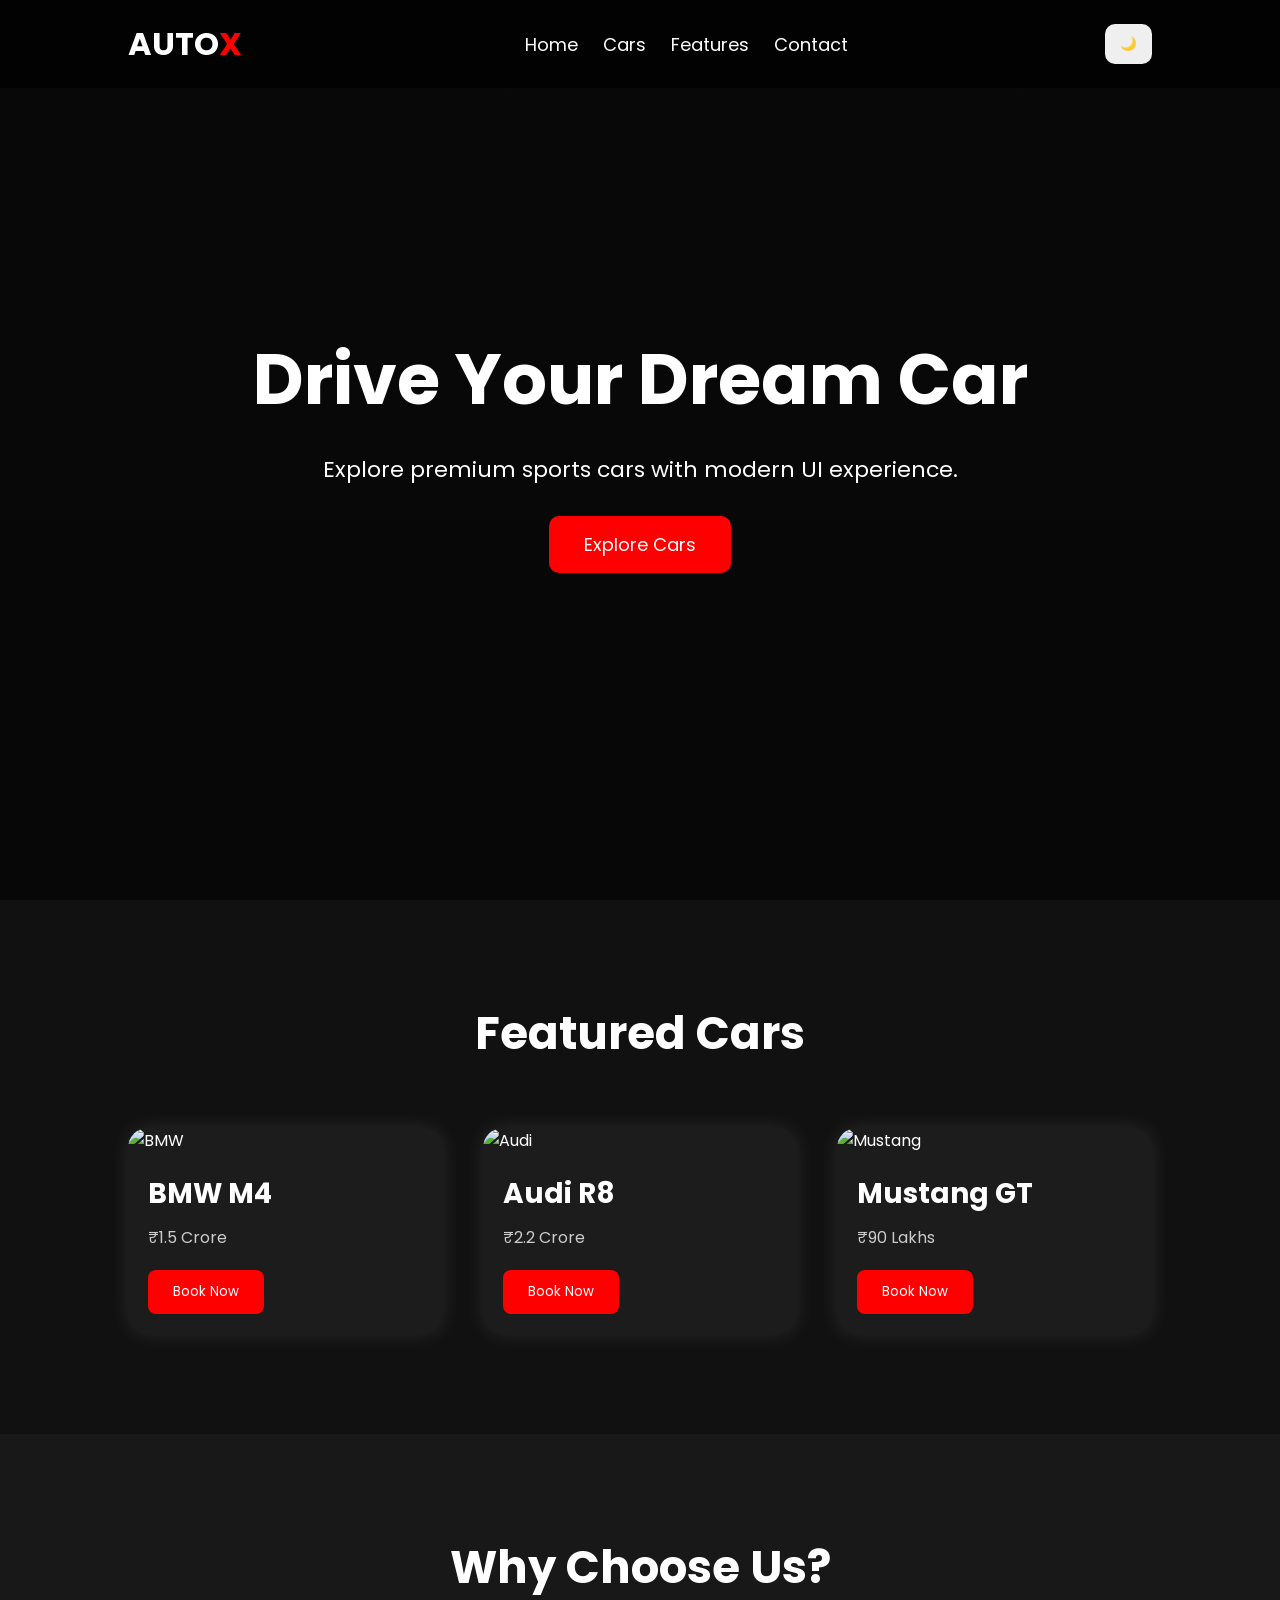
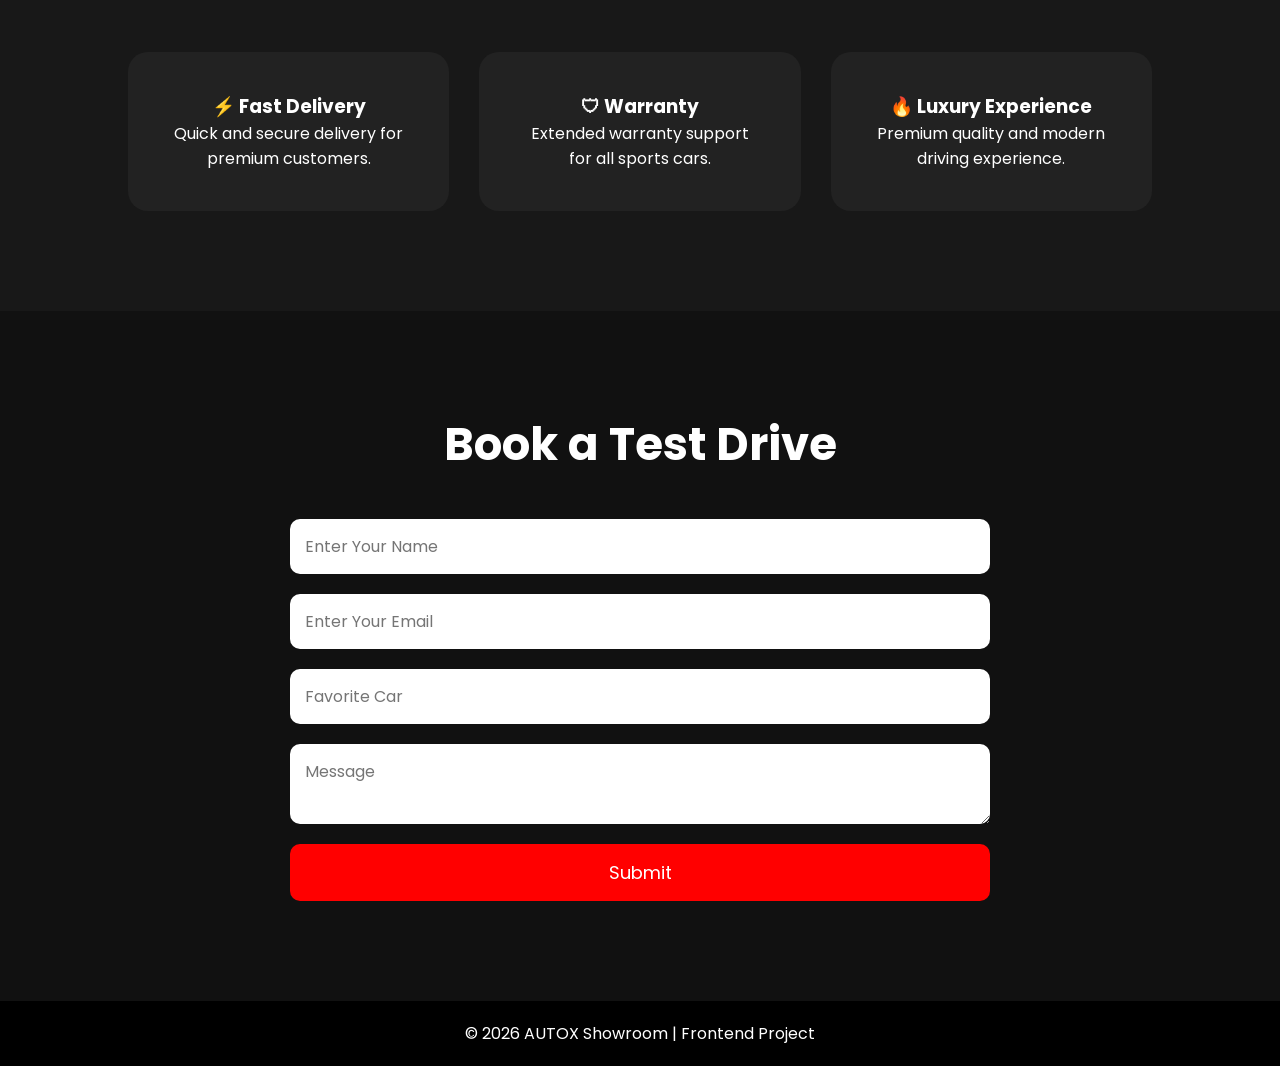
==== index.html @ ad08a707 "Add files via upload" ====
<!DOCTYPE html>
<html lang="en">
<head>
    <meta charset="UTF-8">
    <meta name="viewport" content="width=device-width, initial-scale=1.0">
    <title>Virtual Car Showroom</title>

    <link rel="stylesheet" href="style.css">

    <link rel="preconnect" href="https://fonts.googleapis.com">
    <link rel="preconnect" href="https://fonts.gstatic.com" crossorigin>
    <link href="https://fonts.googleapis.com/css2?family=Poppins:wght@300;400;500;600;700&display=swap" rel="stylesheet">
</head>
<body>

    <!-- Navbar -->
    <header>
        <nav>
            <div class="logo">AUTO<span>X</span></div>

            <ul>
                <li><a href="#home">Home</a></li>
                <li><a href="#cars">Cars</a></li>
                <li><a href="#features">Features</a></li>
                <li><a href="#contact">Contact</a></li>
            </ul>

            <button id="darkBtn">🌙</button>
        </nav>
    </header>


    <!-- Hero Section -->
    <section class="hero" id="home">

        <div class="hero-text">
            <h1>Drive Your Dream Car</h1>
            <p>
                Explore premium sports cars with modern UI experience.
            </p>

            <button class="hero-btn">Explore Cars</button>
        </div>

    </section>


    <!-- Cars Section -->
    <section class="cars" id="cars">

        <h2>Featured Cars</h2>

        <div class="car-container">

            <!-- Card 1 -->
            <div class="car-card">
                <img src="https://images.unsplash.com/photo-1555215695-3004980ad54e?q=80&w=1200&auto=format&fit=crop" alt="BMW">

                <h3>BMW M4</h3>
                <p>₹1.5 Crore</p>

                <button onclick="showMessage()">Book Now</button>
            </div>


            <!-- Card 2 -->
            <div class="car-card">
                <img src="https://images.unsplash.com/photo-1503376780353-7e6692767b70?q=80&w=1200&auto=format&fit=crop" alt="Audi">

                <h3>Audi R8</h3>
                <p>₹2.2 Crore</p>

                <button onclick="showMessage()">Book Now</button>
            </div>


            <!-- Card 3 -->
            <div class="car-card">
                <img src="https://images.unsplash.com/photo-1492144534655-ae79c964c9d7?q=80&w=1200&auto=format&fit=crop" alt="Mustang">

                <h3>Mustang GT</h3>
                <p>₹90 Lakhs</p>

                <button onclick="showMessage()">Book Now</button>
            </div>

        </div>
    </section>


    <!-- Features Section -->
    <section class="features" id="features">

        <h2>Why Choose Us?</h2>

        <div class="feature-box">
            <div class="feature-card">
                <h3>⚡ Fast Delivery</h3>
                <p>Quick and secure delivery for premium customers.</p>
            </div>

            <div class="feature-card">
                <h3>🛡 Warranty</h3>
                <p>Extended warranty support for all sports cars.</p>
            </div>

            <div class="feature-card">
                <h3>🔥 Luxury Experience</h3>
                <p>Premium quality and modern driving experience.</p>
            </div>
        </div>

    </section>


    <!-- Contact Section -->
    <section class="contact" id="contact">

        <h2>Book a Test Drive</h2>

        <form>
            <input type="text" placeholder="Enter Your Name" required>

            <input type="email" placeholder="Enter Your Email" required>

            <input type="text" placeholder="Favorite Car" required>

            <textarea placeholder="Message"></textarea>

            <button type="submit">Submit</button>
        </form>

    </section>


    <!-- Footer -->
    <footer>
        <p>© 2026 AUTOX Showroom | Frontend Project</p>
    </footer>


    <script src="script.js"></script>
    

</body>
</html>
---- style.css ----
*{
    margin: 0;
    padding: 0;
    box-sizing: border-box;
    font-family: 'Poppins', sans-serif;
}

body{
    background: #111;
    color: white;
    transition: 0.5s;
}

header{
    width: 100%;
    position: fixed;
    top: 0;
    z-index: 1000;
    background: rgba(0,0,0,0.7);
    backdrop-filter: blur(10px);
}

nav{
    display: flex;
    justify-content: space-between;
    align-items: center;
    padding: 20px 10%;
}

.logo{
    font-size: 32px;
    font-weight: bold;
}

.logo span{
    color: red;
}

nav ul{
    display: flex;
    list-style: none;
}

nav ul li{
    margin-left: 25px;
}

nav ul li a{
    text-decoration: none;
    color: white;
    font-size: 18px;
    transition: 0.3s;
}

nav ul li a:hover{
    color: red;
}

#darkBtn{
    padding: 10px 15px;
    border: none;
    border-radius: 10px;
    cursor: pointer;
}

.hero{
    height: 100vh;
    background: linear-gradient(rgba(0,0,0,0.5), rgba(0,0,0,0.6)),
    url('https://images.unsplash.com/photo-1494905998402-395d579af36f?q=80&w=1400&auto=format&fit=crop');

    background-size: cover;
    background-position: center;

    display: flex;
    justify-content: center;
    align-items: center;
    text-align: center;
    padding: 20px;
}

.hero-text h1{
    font-size: 70px;
    margin-bottom: 20px;
}

.hero-text p{
    font-size: 22px;
    margin-bottom: 30px;
}

.hero-btn{
    padding: 15px 35px;
    border: none;
    background: red;
    color: white;
    font-size: 18px;
    border-radius: 10px;
    cursor: pointer;
    transition: 0.3s;
}

.hero-btn:hover{
    transform: scale(1.1);
}

.cars{
    padding: 100px 10%;
}

.cars h2{
    text-align: center;
    margin-bottom: 60px;
    font-size: 45px;
}

.car-container{
    display: grid;
    grid-template-columns: repeat(auto-fit, minmax(300px, 1fr));
    gap: 40px;
}

.car-card{
    background: #1c1c1c;
    border-radius: 20px;
    overflow: hidden;
    transition: 0.4s;
    box-shadow: 0 0 20px rgba(255,255,255,0.1);
}

.car-card:hover{
    transform: translateY(-10px);
    box-shadow: 0 0 25px red;
}

.car-card img{
    width: 100%;
    height: 250px;
    object-fit: cover;
}

.car-card h3{
    padding: 20px 20px 10px;
    font-size: 28px;
}

.car-card p{
    padding: 0 20px 20px;
    color: #ccc;
}

.car-card button{
    margin: 0 20px 20px;
    padding: 12px 25px;
    border: none;
    background: red;
    color: white;
    border-radius: 8px;
    cursor: pointer;
}

.features{
    padding: 100px 10%;
    background: #181818;
}

.features h2{
    text-align: center;
    margin-bottom: 50px;
    font-size: 45px;
}

.feature-box{
    display: grid;
    grid-template-columns: repeat(auto-fit, minmax(250px, 1fr));
    gap: 30px;
}

.feature-card{
    background: #222;
    padding: 40px;
    border-radius: 20px;
    text-align: center;
    transition: 0.3s;
}

.feature-card:hover{
    transform: scale(1.05);
}

.contact{
    padding: 100px 10%;
}

.contact h2{
    text-align: center;
    margin-bottom: 40px;
    font-size: 45px;
}

form{
    max-width: 700px;
    margin: auto;
    display: flex;
    flex-direction: column;
}

form input,
form textarea{
    margin-bottom: 20px;
    padding: 15px;
    border: none;
    border-radius: 10px;
    font-size: 16px;
}

form button{
    padding: 15px;
    border: none;
    background: red;
    color: white;
    border-radius: 10px;
    cursor: pointer;
    font-size: 18px;
}

footer{
    background: black;
    text-align: center;
    padding: 20px;
}

.light-mode{
    background: white;
    color: black;
}

.light-mode .car-card,
.light-mode .feature-card,
.light-mode .features{
    background: #eee;
    color: black;
}

.light-mode nav ul li a{
    color: white;
}

@media(max-width: 768px){

    .hero-text h1{
        font-size: 45px;
    }

    nav{
        flex-direction: column;
    }

    nav ul{
        margin-top: 20px;
    }

}
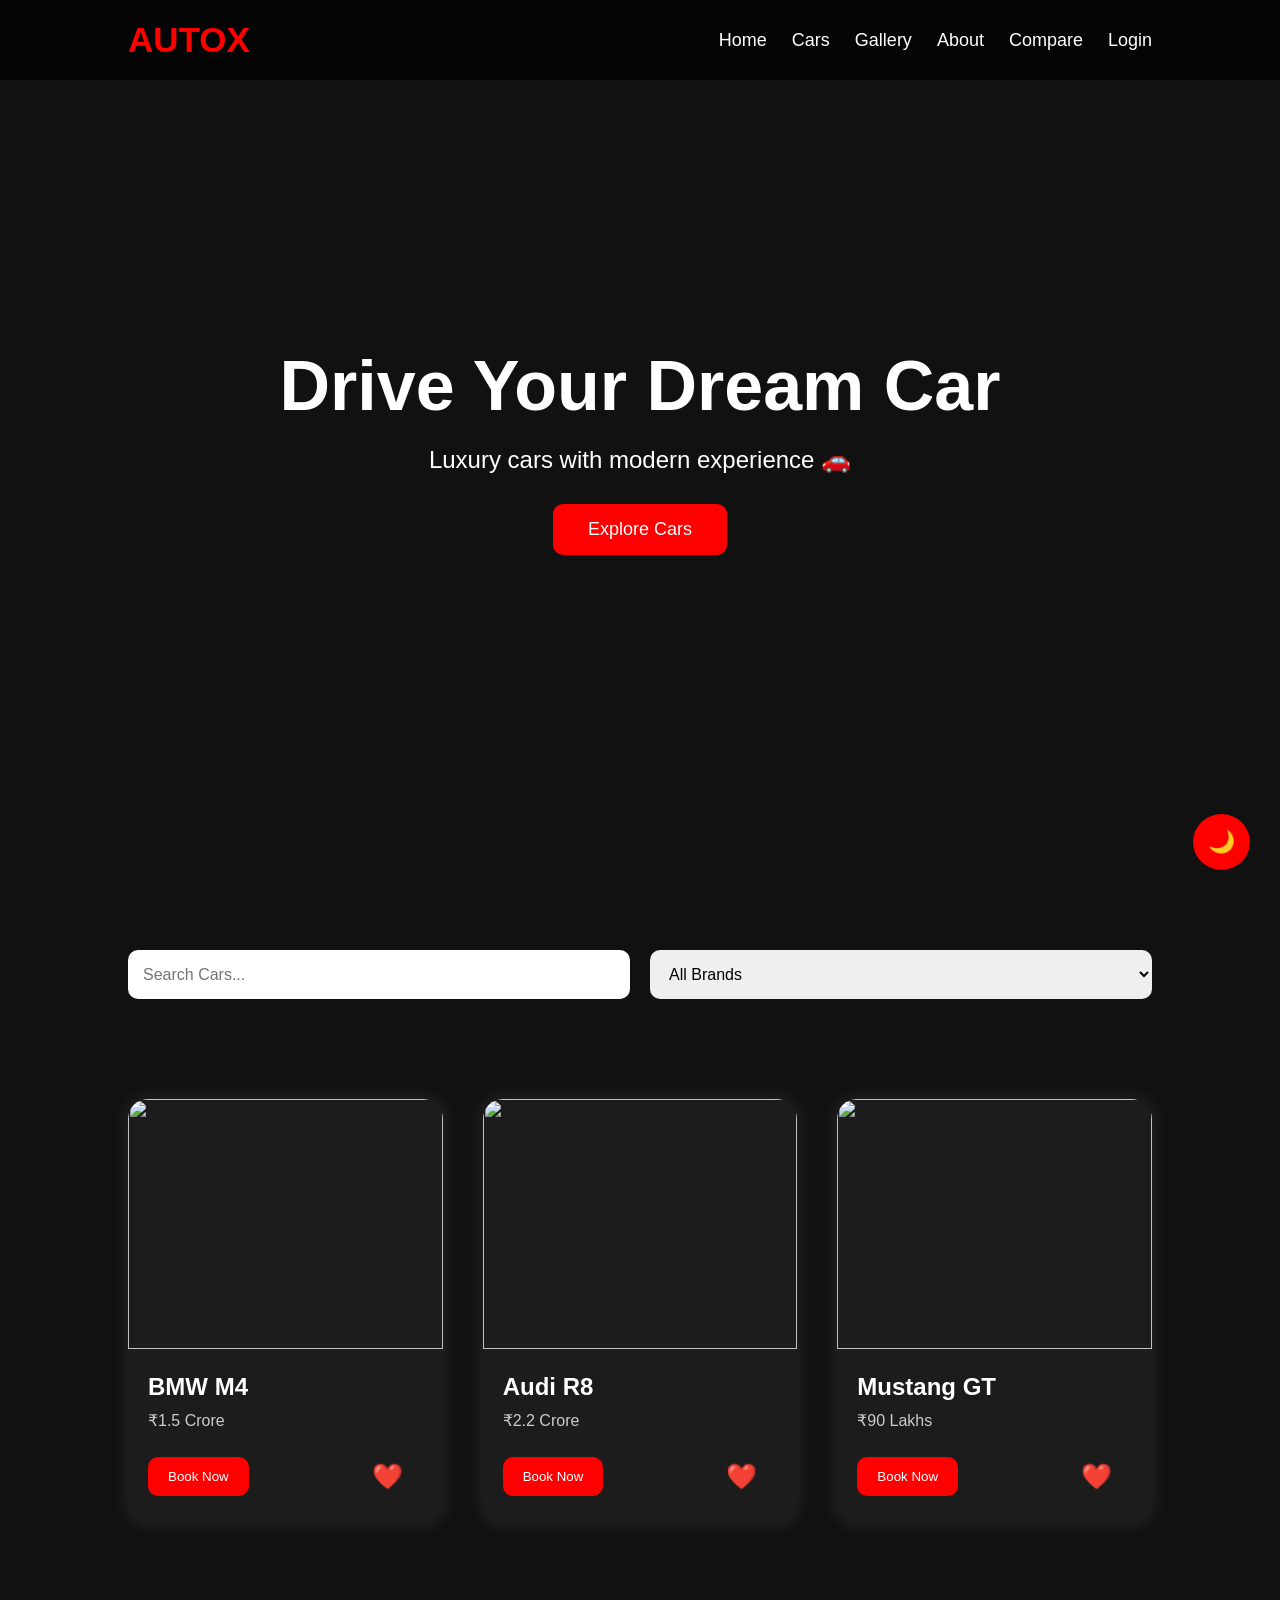
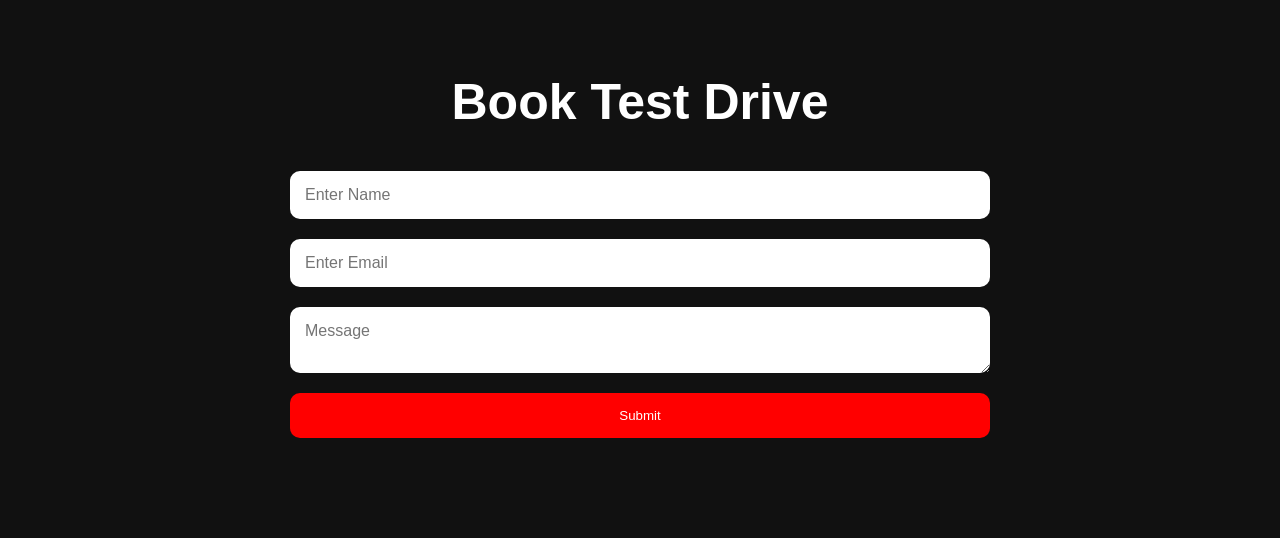
==== commit 7179a284: "Add files via upload" ====
--- a/index.html
+++ b/index.html
@@ -1,146 +1,211 @@
+<!-- index.html -->
+
 <!DOCTYPE html>
 <html lang="en">
+
 <head>
     <meta charset="UTF-8">
     <meta name="viewport" content="width=device-width, initial-scale=1.0">
     <title>Virtual Car Showroom</title>
 
     <link rel="stylesheet" href="style.css">
-
-    <link rel="preconnect" href="https://fonts.googleapis.com">
-    <link rel="preconnect" href="https://fonts.gstatic.com" crossorigin>
-    <link href="https://fonts.googleapis.com/css2?family=Poppins:wght@300;400;500;600;700&display=swap" rel="stylesheet">
 </head>
+
 <body>
 
     <!-- Navbar -->
+
     <header>
+
         <nav>
-            <div class="logo">AUTO<span>X</span></div>
+
+            <div class="logo">
+                AUTOX
+            </div>
 
             <ul>
-                <li><a href="#home">Home</a></li>
-                <li><a href="#cars">Cars</a></li>
-                <li><a href="#features">Features</a></li>
-                <li><a href="#contact">Contact</a></li>
+
+                <ul>
+
+                    <li><a href="index.html">Home</a></li>
+                
+                    <li><a href="#cars">Cars</a></li>
+                
+                    <li><a href="gallery.html">Gallery</a></li>
+                
+                    <li><a href="about.html">About</a></li>
+                
+                    <li><a href="compare.html">Compare</a></li>
+                
+                    <li><a href="login.html">Login</a></li>
+                
+                </ul>
+
             </ul>
-
-            <button id="darkBtn">🌙</button>
         </nav>
+
     </header>
 
 
     <!-- Hero Section -->
-    <section class="hero" id="home">
-
-        <div class="hero-text">
+
+    <section class="hero">
+
+        <video autoplay muted loop id="bg-video">
+
+            <source src="video.mp4" type="video/mp4">
+
+        </video>
+
+        <div class="hero-content">
+
             <h1>Drive Your Dream Car</h1>
-            <p>
-                Explore premium sports cars with modern UI experience.
-            </p>
-
-            <button class="hero-btn">Explore Cars</button>
-        </div>
-
-    </section>
+
+            <p>Luxury cars with modern experience 🚗</p>
+
+            <button>Explore Cars</button>
+
+        </div>
+
+    </section>
+
+
+
+    <!-- Search + Filter -->
+
+    <section class="search-section">
+
+        <input type="text" id="searchInput" placeholder="Search Cars...">
+
+        <select id="brandFilter">
+
+            <option value="all">All Brands</option>
+            <option value="BMW">BMW</option>
+            <option value="Audi">Audi</option>
+            <option value="Mustang">Mustang</option>
+
+        </select>
+
+    </section>
+
 
 
     <!-- Cars Section -->
-    <section class="cars" id="cars">
-
-        <h2>Featured Cars</h2>
-
-        <div class="car-container">
-
-            <!-- Card 1 -->
-            <div class="car-card">
-                <img src="https://images.unsplash.com/photo-1555215695-3004980ad54e?q=80&w=1200&auto=format&fit=crop" alt="BMW">
-
-                <h3>BMW M4</h3>
-                <p>₹1.5 Crore</p>
-
-                <button onclick="showMessage()">Book Now</button>
-            </div>
-
-
-            <!-- Card 2 -->
-            <div class="car-card">
-                <img src="https://images.unsplash.com/photo-1503376780353-7e6692767b70?q=80&w=1200&auto=format&fit=crop" alt="Audi">
-
-                <h3>Audi R8</h3>
-                <p>₹2.2 Crore</p>
-
-                <button onclick="showMessage()">Book Now</button>
-            </div>
-
-
-            <!-- Card 3 -->
-            <div class="car-card">
-                <img src="https://images.unsplash.com/photo-1492144534655-ae79c964c9d7?q=80&w=1200&auto=format&fit=crop" alt="Mustang">
-
-                <h3>Mustang GT</h3>
-                <p>₹90 Lakhs</p>
-
-                <button onclick="showMessage()">Book Now</button>
-            </div>
-
-        </div>
-    </section>
-
-
-    <!-- Features Section -->
-    <section class="features" id="features">
-
-        <h2>Why Choose Us?</h2>
-
-        <div class="feature-box">
-            <div class="feature-card">
-                <h3>⚡ Fast Delivery</h3>
-                <p>Quick and secure delivery for premium customers.</p>
-            </div>
-
-            <div class="feature-card">
-                <h3>🛡 Warranty</h3>
-                <p>Extended warranty support for all sports cars.</p>
-            </div>
-
-            <div class="feature-card">
-                <h3>🔥 Luxury Experience</h3>
-                <p>Premium quality and modern driving experience.</p>
-            </div>
-        </div>
-
-    </section>
-
-
-    <!-- Contact Section -->
-    <section class="contact" id="contact">
-
-        <h2>Book a Test Drive</h2>
+
+    <section class="cars-container" id="cars">
+
+
+        <!-- Card 1 -->
+
+        <div class="car-card">
+
+            <img src="https://images.unsplash.com/photo-1555215695-3004980ad54e?q=80&w=1200&auto=format&fit=crop">
+
+            <h2>BMW M4</h2>
+
+            <p>₹1.5 Crore</p>
+
+            <div class="buttons">
+
+                <button onclick="bookCar()">
+                    Book Now
+                </button>
+
+                <button class="fav-btn" onclick="favorite(this)">
+                    ❤️
+                </button>
+
+            </div>
+
+        </div>
+
+
+
+        <!-- Card 2 -->
+
+        <div class="car-card">
+
+            <img src="https://images.unsplash.com/photo-1503376780353-7e6692767b70?q=80&w=1200&auto=format&fit=crop">
+
+            <h2>Audi R8</h2>
+
+            <p>₹2.2 Crore</p>
+
+            <div class="buttons">
+
+                <button onclick="bookCar()">
+                    Book Now
+                </button>
+
+                <button class="fav-btn" onclick="favorite(this)">
+                    ❤️
+                </button>
+
+            </div>
+
+        </div>
+
+
+
+        <!-- Card 3 -->
+
+        <div class="car-card">
+
+            <img src="https://images.unsplash.com/photo-1492144534655-ae79c964c9d7?q=80&w=1200&auto=format&fit=crop">
+
+            <h2>Mustang GT</h2>
+
+            <p>₹90 Lakhs</p>
+
+            <div class="buttons">
+
+                <button onclick="bookCar()">
+                    Book Now
+                </button>
+
+                <button class="fav-btn" onclick="favorite(this)">
+                    ❤️
+                </button>
+
+            </div>
+
+        </div>
+
+    </section>
+
+
+
+    <!-- Contact -->
+
+    <section class="contact">
+
+        <h1>Book Test Drive</h1>
 
         <form>
-            <input type="text" placeholder="Enter Your Name" required>
-
-            <input type="email" placeholder="Enter Your Email" required>
-
-            <input type="text" placeholder="Favorite Car" required>
+
+            <input type="text" placeholder="Enter Name">
+
+            <input type="email" placeholder="Enter Email">
 
             <textarea placeholder="Message"></textarea>
 
-            <button type="submit">Submit</button>
+            <button type="submit">
+                Submit
+            </button>
+
         </form>
 
     </section>
 
 
-    <!-- Footer -->
-    <footer>
-        <p>© 2026 AUTOX Showroom | Frontend Project</p>
-    </footer>
+
+    <!-- Audio -->
+
+    <audio id="carSound" src="car.mp3"></audio>
 
 
     <script src="script.js"></script>
-    
 
 </body>
+<script src="script.js"></script>
 </html>
--- a/style.css
+++ b/style.css
@@ -1,15 +1,19 @@
+/* style.css */
+
 *{
     margin: 0;
     padding: 0;
     box-sizing: border-box;
-    font-family: 'Poppins', sans-serif;
+    font-family: Arial;
 }
 
 body{
     background: #111;
     color: white;
-    transition: 0.5s;
-}
+}
+
+
+/* Navbar */
 
 header{
     width: 100%;
@@ -28,11 +32,8 @@
 }
 
 .logo{
-    font-size: 32px;
+    font-size: 35px;
     font-weight: bold;
-}
-
-.logo span{
     color: red;
 }
 
@@ -56,39 +57,38 @@
     color: red;
 }
 
-#darkBtn{
-    padding: 10px 15px;
-    border: none;
-    border-radius: 10px;
-    cursor: pointer;
-}
+
+/* Hero Section */
 
 .hero{
     height: 100vh;
-    background: linear-gradient(rgba(0,0,0,0.5), rgba(0,0,0,0.6)),
-    url('https://images.unsplash.com/photo-1494905998402-395d579af36f?q=80&w=1400&auto=format&fit=crop');
-
-    background-size: cover;
-    background-position: center;
-
+    position: relative;
     display: flex;
     justify-content: center;
     align-items: center;
     text-align: center;
-    padding: 20px;
-}
-
-.hero-text h1{
+    overflow: hidden;
+}
+
+#bg-video{
+    position: absolute;
+    width: 100%;
+    height: 100%;
+    object-fit: cover;
+    z-index: -1;
+}
+
+.hero-content h1{
     font-size: 70px;
     margin-bottom: 20px;
 }
 
-.hero-text p{
-    font-size: 22px;
+.hero-content p{
+    font-size: 24px;
     margin-bottom: 30px;
 }
 
-.hero-btn{
+.hero-content button{
     padding: 15px 35px;
     border: none;
     background: red;
@@ -99,23 +99,36 @@
     transition: 0.3s;
 }
 
-.hero-btn:hover{
+.hero-content button:hover{
     transform: scale(1.1);
 }
 
-.cars{
-    padding: 100px 10%;
-}
-
-.cars h2{
-    text-align: center;
-    margin-bottom: 60px;
-    font-size: 45px;
-}
-
-.car-container{
+
+/* Search */
+
+.search-section{
+    padding: 50px 10%;
+    display: flex;
+    gap: 20px;
+    flex-wrap: wrap;
+}
+
+#searchInput,
+#brandFilter{
+    padding: 15px;
+    border: none;
+    border-radius: 10px;
+    font-size: 16px;
+    flex: 1;
+}
+
+
+/* Cars */
+
+.cars-container{
+    padding: 50px 10%;
     display: grid;
-    grid-template-columns: repeat(auto-fit, minmax(300px, 1fr));
+    grid-template-columns: repeat(auto-fit, minmax(300px,1fr));
     gap: 40px;
 }
 
@@ -129,7 +142,7 @@
 
 .car-card:hover{
     transform: translateY(-10px);
-    box-shadow: 0 0 25px red;
+    box-shadow: 0 0 20px red;
 }
 
 .car-card img{
@@ -138,9 +151,8 @@
     object-fit: cover;
 }
 
-.car-card h3{
+.car-card h2{
     padding: 20px 20px 10px;
-    font-size: 28px;
 }
 
 .car-card p{
@@ -148,53 +160,38 @@
     color: #ccc;
 }
 
-.car-card button{
-    margin: 0 20px 20px;
-    padding: 12px 25px;
-    border: none;
-    background: red;
-    color: white;
-    border-radius: 8px;
+.buttons{
+    display: flex;
+    justify-content: space-between;
+    align-items: center;
+    padding: 0 20px 20px;
+}
+
+.buttons button{
+    padding: 12px 20px;
+    border: none;
+    background: red;
+    color: white;
+    border-radius: 10px;
     cursor: pointer;
 }
 
-.features{
-    padding: 100px 10%;
-    background: #181818;
-}
-
-.features h2{
-    text-align: center;
-    margin-bottom: 50px;
-    font-size: 45px;
-}
-
-.feature-box{
-    display: grid;
-    grid-template-columns: repeat(auto-fit, minmax(250px, 1fr));
-    gap: 30px;
-}
-
-.feature-card{
-    background: #222;
-    padding: 40px;
-    border-radius: 20px;
-    text-align: center;
-    transition: 0.3s;
-}
-
-.feature-card:hover{
-    transform: scale(1.05);
-}
+.fav-btn{
+    font-size: 25px;
+    background: transparent !important;
+}
+
+
+/* Contact */
 
 .contact{
     padding: 100px 10%;
 }
 
-.contact h2{
+.contact h1{
     text-align: center;
     margin-bottom: 40px;
-    font-size: 45px;
+    font-size: 50px;
 }
 
 form{
@@ -220,36 +217,12 @@
     color: white;
     border-radius: 10px;
     cursor: pointer;
-    font-size: 18px;
-}
-
-footer{
-    background: black;
-    text-align: center;
-    padding: 20px;
-}
-
-.light-mode{
-    background: white;
-    color: black;
-}
-
-.light-mode .car-card,
-.light-mode .feature-card,
-.light-mode .features{
-    background: #eee;
-    color: black;
-}
-
-.light-mode nav ul li a{
-    color: white;
-}
-
-@media(max-width: 768px){
-
-    .hero-text h1{
-        font-size: 45px;
-    }
+}
+
+
+/* Responsive */
+
+@media(max-width:768px){
 
     nav{
         flex-direction: column;
@@ -259,4 +232,268 @@
         margin-top: 20px;
     }
 
+    .hero-content h1{
+        font-size: 45px;
+    }
+
+    .hero-content p{
+        font-size: 18px;
+    }
+    /* Add this at the bottom of style.css */
+
+
+/* Light Mode */
+
+.light-mode{
+    background: #f5f5f5;
+    color: black;
+}
+
+
+.light-mode header{
+    background: rgba(255,255,255,0.7);
+}
+
+
+.light-mode nav ul li a{
+    color: black;
+}
+
+
+.light-mode .car-card{
+    background: white;
+    color: black;
+}
+
+
+.light-mode .car-card p{
+    color: #333;
+}
+
+
+.light-mode .contact{
+    background: #eee;
+}
+
+
+.light-mode form input,
+.light-mode form textarea{
+    background: white;
+    color: black;
+    border: 1px solid #ccc;
+}
+
+
+.light-mode .search-section{
+    background: #f5f5f5;
+}
+
+
+.light-mode #searchInput,
+.light-mode #brandFilter{
+    background: white;
+    color: black;
+    border: 1px solid #ccc;
+}
+/* ABOUT PAGE */
+
+.about-page{
+    padding: 120px 10%;
+    text-align: center;
+}
+
+.about-page h1{
+    font-size: 60px;
+    margin-bottom: 30px;
+    color: red;
+}
+
+.about-page p{
+    font-size: 22px;
+    line-height: 40px;
+    margin-bottom: 40px;
+}
+
+.about-page img{
+    width: 100%;
+    max-width: 800px;
+    border-radius: 20px;
+    box-shadow: 0 0 30px red;
+    transition: 0.5s;
+}
+
+.about-page img:hover{
+    transform: scale(1.03);
+}
+
+
+
+/* DETAILS PAGE */
+
+.details-page{
+    padding: 120px 10%;
+    display: flex;
+    justify-content: center;
+    align-items: center;
+    gap: 50px;
+    flex-wrap: wrap;
+}
+
+.details-page img{
+    width: 500px;
+    border-radius: 20px;
+    box-shadow: 0 0 30px red;
+}
+
+.details-text{
+    max-width: 500px;
+}
+
+.details-text h1{
+    font-size: 60px;
+    margin-bottom: 20px;
+    color: red;
+}
+
+.details-text p{
+    font-size: 24px;
+    margin-bottom: 20px;
+}
+
+.details-text button{
+    padding: 15px 35px;
+    border: none;
+    background: red;
+    color: white;
+    border-radius: 10px;
+    cursor: pointer;
+    font-size: 18px;
+    transition: 0.3s;
+}
+
+.details-text button:hover{
+    transform: scale(1.1);
+}
+
+
+
+/* COMPARE PAGE */
+
+.compare-page{
+    padding: 120px 10%;
+    text-align: center;
+}
+
+.compare-page h1{
+    font-size: 60px;
+    margin-bottom: 40px;
+    color: red;
+}
+
+.compare-page table{
+    width: 100%;
+    border-collapse: collapse;
+    overflow: hidden;
+    border-radius: 20px;
+}
+
+.compare-page th{
+    background: red;
+    color: white;
+    padding: 20px;
+    font-size: 22px;
+}
+
+.compare-page td{
+    padding: 20px;
+    background: #1c1c1c;
+    border-bottom: 1px solid #333;
+    font-size: 18px;
+}
+
+
+
+/* GALLERY PAGE */
+
+.gallery-page{
+    padding: 120px 10%;
+    text-align: center;
+}
+
+.gallery-page h1{
+    font-size: 60px;
+    margin-bottom: 50px;
+    color: red;
+}
+
+.gallery-grid{
+    display: grid;
+    grid-template-columns: repeat(auto-fit, minmax(300px,1fr));
+    gap: 30px;
+}
+
+.gallery-grid img{
+    width: 100%;
+    height: 300px;
+    object-fit: cover;
+    border-radius: 20px;
+    transition: 0.5s;
+    box-shadow: 0 0 20px rgba(255,255,255,0.1);
+}
+
+.gallery-grid img:hover{
+    transform: scale(1.05);
+    box-shadow: 0 0 30px red;
+}
+
+
+
+/* LOGIN PAGE */
+
+.login-page{
+    height: 100vh;
+    display: flex;
+    justify-content: center;
+    align-items: center;
+}
+
+.login-form{
+    background: rgba(255,255,255,0.1);
+    backdrop-filter: blur(15px);
+    padding: 50px;
+    border-radius: 20px;
+    width: 400px;
+    box-shadow: 0 0 30px rgba(255,0,0,0.3);
+}
+
+.login-form h1{
+    text-align: center;
+    margin-bottom: 30px;
+    color: red;
+}
+
+.login-form input{
+    width: 100%;
+    padding: 15px;
+    margin-bottom: 20px;
+    border: none;
+    border-radius: 10px;
+    font-size: 16px;
+}
+
+.login-form button{
+    width: 100%;
+    padding: 15px;
+    border: none;
+    background: red;
+    color: white;
+    border-radius: 10px;
+    font-size: 18px;
+    cursor: pointer;
+    transition: 0.3s;
+}
+
+.login-form button:hover{
+    transform: scale(1.05);
+}
 }
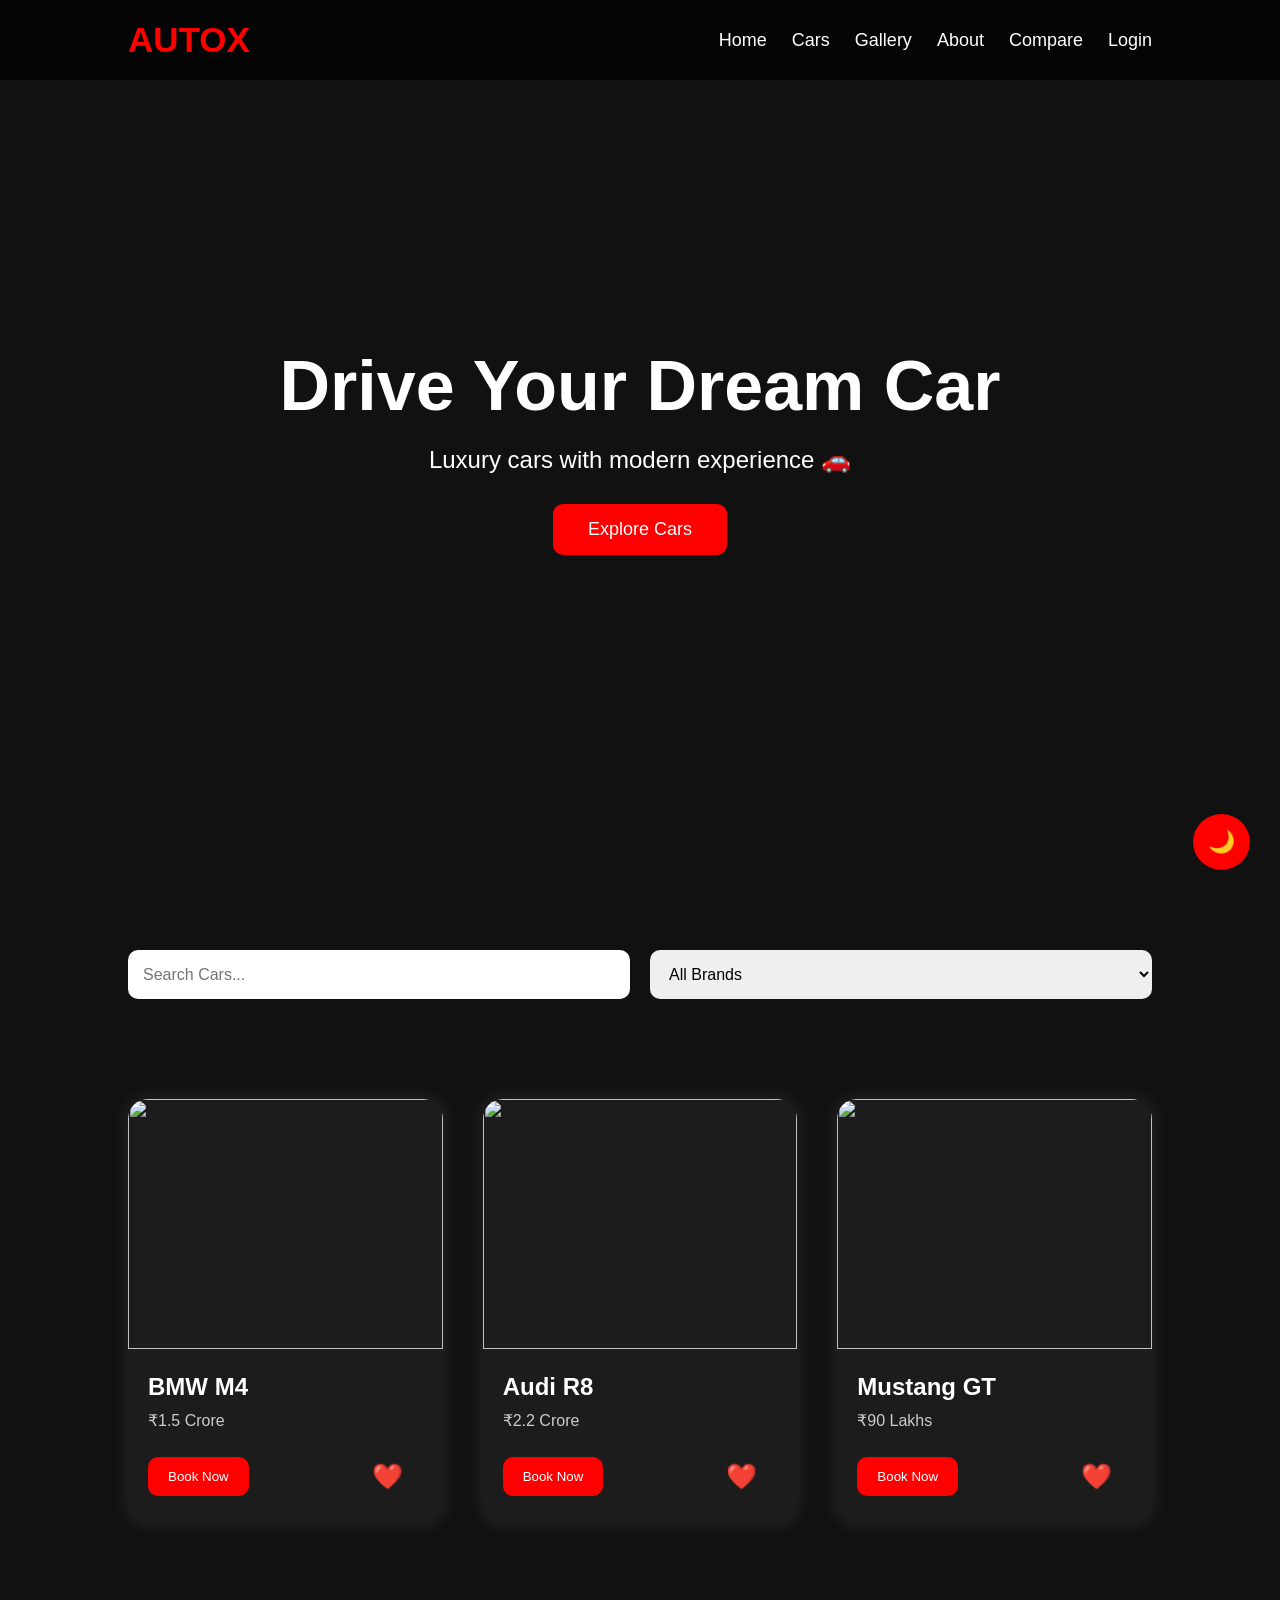
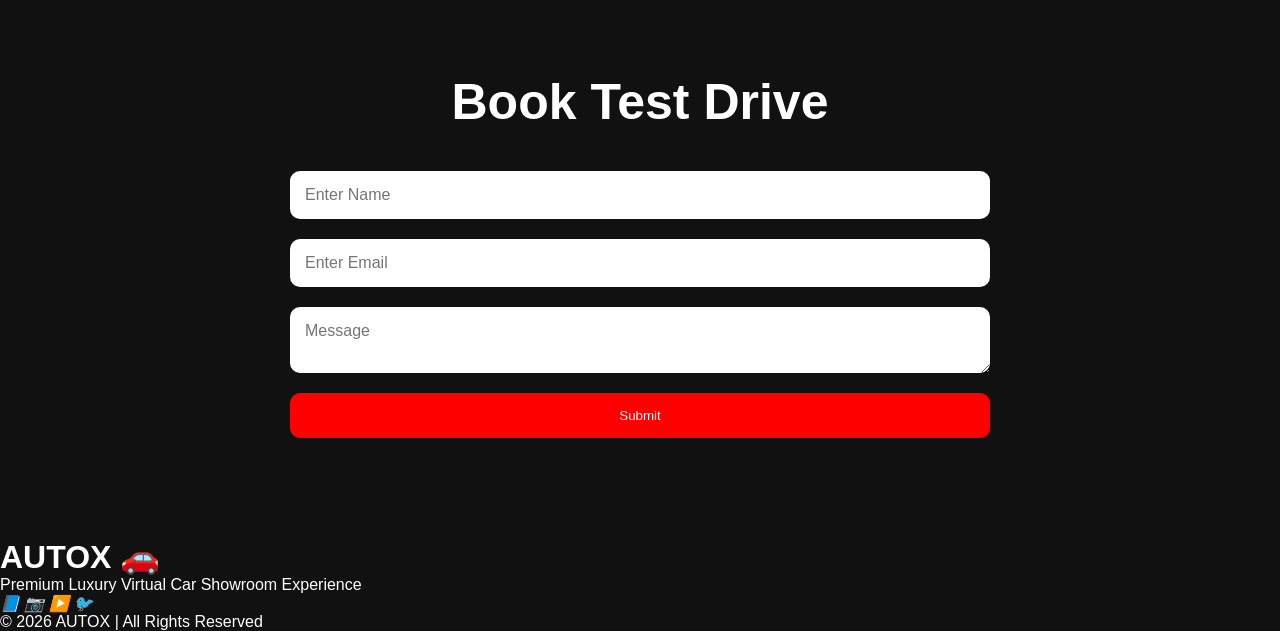
==== commit 8c6151c7: "Add files via upload" ====
--- a/index.html
+++ b/index.html
@@ -205,7 +205,47 @@
 
 
     <script src="script.js"></script>
-
+<!-- PREMIUM FOOTER -->
+
+<footer>
+
+    <div class="footer-content">
+
+        <h1>AUTOX 🚗</h1>
+
+        <p>
+            Premium Luxury Virtual Car Showroom Experience
+        </p>
+
+        <div class="footer-links">
+
+        </div>
+
+
+        <!-- Social Icons -->
+
+        <div class="social-icons">
+
+            <i>📘</i>
+
+            <i>📷</i>
+
+            <i>▶️</i>
+
+            <i>🐦</i>
+
+        </div>
+
+
+        <p class="copyright">
+
+            © 2026 AUTOX | All Rights Reserved
+
+        </p>
+
+    </div>
+
+</footer>
 </body>
 <script src="script.js"></script>
 </html>
--- a/style.css
+++ b/style.css
@@ -496,4 +496,157 @@
 .login-form button:hover{
     transform: scale(1.05);
 }
+/* BIG PREMIUM FOOTER */
+
+footer{
+    background: linear-gradient(to right, #000000, #111111);
+    padding: 80px 10%;
+    text-align: center;
+    margin-top: 120px;
+    border-top: 4px solid red;
+}
+
+
+.footer-content h1{
+    color: red;
+    font-size: 60px;
+    margin-bottom: 25px;
+    letter-spacing: 3px;
+}
+
+
+.footer-content p{
+    color: #ccc;
+    font-size: 20px;
+    margin-bottom: 30px;
+    line-height: 35px;
+}
+
+
+.footer-links{
+    margin-top: 30px;
+    margin-bottom: 40px;
+}
+
+
+.footer-links a{
+    text-decoration: none;
+    color: white;
+    margin: 0 20px;
+    font-size: 22px;
+    transition: 0.4s;
+    position: relative;
+}
+
+
+.footer-links a:hover{
+    color: red;
+}
+
+
+.footer-links a::after{
+    content: "";
+    position: absolute;
+    left: 0;
+    bottom: -8px;
+    width: 0%;
+    height: 3px;
+    background: red;
+    transition: 0.4s;
+}
+
+
+.footer-links a:hover::after{
+    width: 100%;
+}
+
+
+.social-icons{
+    margin-top: 30px;
+    margin-bottom: 30px;
+}
+
+
+.social-icons i{
+    color: white;
+    font-size: 35px;
+    margin: 0 15px;
+    transition: 0.4s;
+    cursor: pointer;
+}
+
+
+.social-icons i:hover{
+    color: red;
+    transform: scale(1.2);
+}
+
+
+.copyright{
+    margin-top: 40px;
+    font-size: 16px;
+    color: gray;
+    border-top: 1px solid #333;
+    padding-top: 20px;
+}
+/* LIGHT MODE */
+
+.light-mode{
+    background: white;
+    color: black;
+}
+
+
+.light-mode header{
+    background: rgba(255,255,255,0.9);
+}
+
+
+.light-mode nav ul li a{
+    color: black;
+}
+
+
+.light-mode .logo{
+    color: red;
+}
+
+
+.light-mode .car-card{
+    background: #f1f1f1;
+    color: black;
+}
+
+
+.light-mode .car-card p{
+    color: #444;
+}
+
+
+.light-mode .contact{
+    background: white;
+}
+
+
+.light-mode input,
+.light-mode textarea,
+.light-mode select{
+    background: #eee;
+    color: black;
+}
+
+
+.light-mode footer{
+    background: #f1f1f1;
+}
+
+
+.light-mode .footer-links a{
+    color: black;
+}
+
+
+.light-mode .copyright{
+    color: #444;
+}
 }
